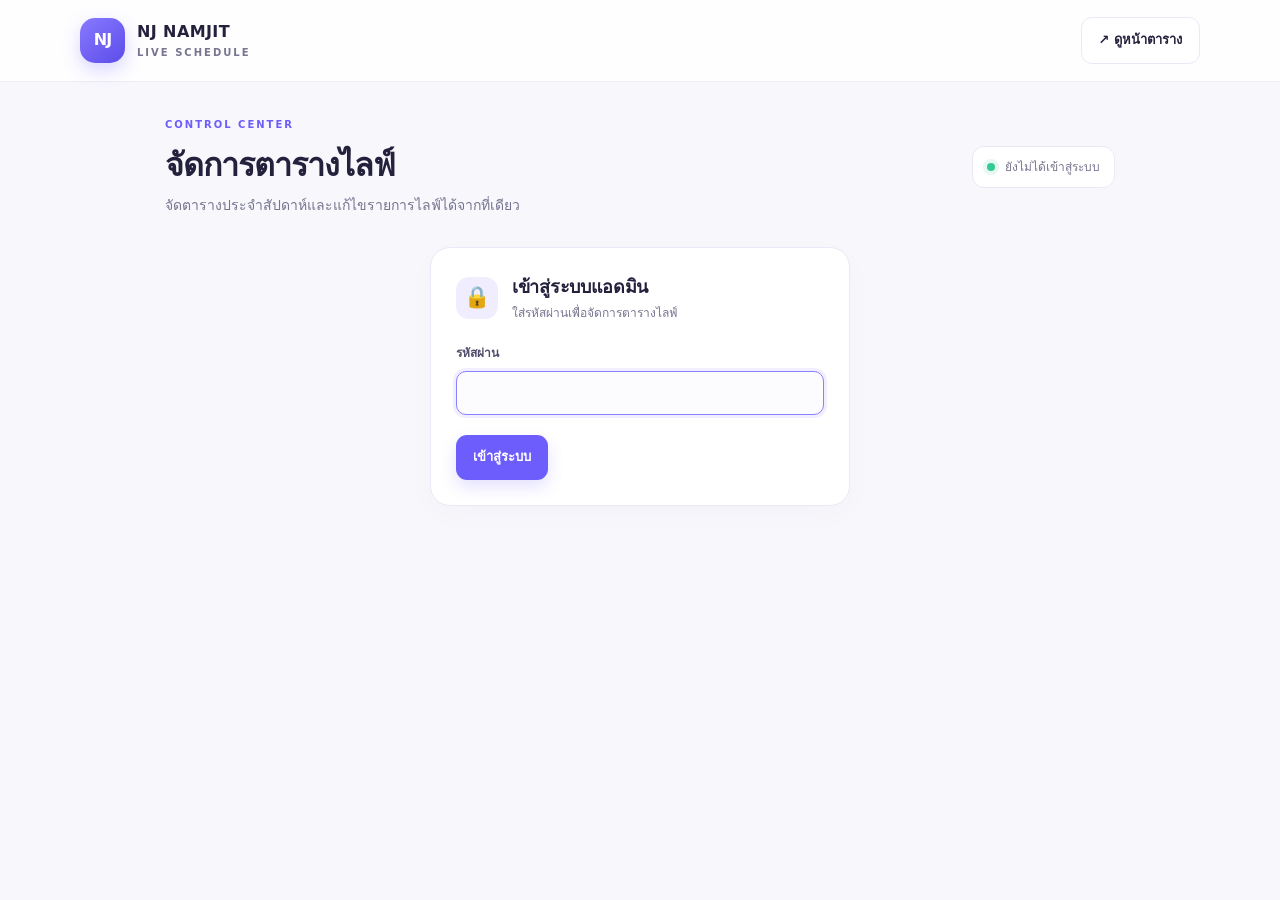
==== admin.html @ 4a186bb2 "Add files via upload" ====
<!DOCTYPE html>
<html lang="th">
<head>
  <meta charset="UTF-8">
  <meta name="viewport" content="width=device-width, initial-scale=1">
  <meta name="robots" content="noindex,nofollow">
  <meta name="theme-color" content="#6d5dfc">
  <title>จัดการตารางไลฟ์ | NJ NAMJIT</title>
  <link rel="stylesheet" href="styles.css">
</head>
<body class="admin-page">
  <header class="site-header">
    <a class="brand" href="index.html">
      <span class="brand-mark">NJ</span><span><strong>NJ NAMJIT</strong><small>LIVE SCHEDULE</small></span>
    </a>
    <div class="header-actions"><a class="button button-light header-link" href="index.html" target="_blank" rel="noopener">↗ ดูหน้าตาราง</a><button type="button" class="button button-light header-link" id="logout-button" hidden>ออกจากระบบ</button></div>
  </header>

  <main class="admin-wrap">
    <section class="admin-heading">
      <div><span class="eyebrow">CONTROL CENTER</span><h1>จัดการตารางไลฟ์</h1><p>จัดตารางประจำสัปดาห์และแก้ไขรายการไลฟ์ได้จากที่เดียว</p></div>
      <div class="admin-status"><span class="status-dot"></span> <span id="save-status">พร้อมจัดการ</span></div>
    </section>

    <div id="toast" class="toast" role="status" aria-live="polite" hidden></div>

    <section id="login-view" class="admin-panel login-panel" hidden>
      <div class="panel-heading"><div class="panel-icon">🔒</div><div><h2>เข้าสู่ระบบแอดมิน</h2><p>ใส่รหัสผ่านเพื่อจัดการตารางไลฟ์</p></div></div>
      <form id="login-form">
        <label>รหัสผ่าน<input type="password" id="password" autocomplete="current-password" required autofocus></label>
        <div class="form-actions"><button type="submit" class="button button-primary" id="login-button">เข้าสู่ระบบ</button></div>
      </form>
    </section>

    <div id="dashboard" hidden>

    <section class="admin-panel">
      <div class="panel-heading"><div class="panel-icon">▦</div><div><h2>ข้อมูลประจำสัปดาห์</h2><p>ข้อมูลนี้จะแสดงบนหน้าตารางไลฟ์</p></div></div>
      <div class="week-form">
        <label>สัปดาห์ที่<input type="number" id="week" min="1" step="1" placeholder="เช่น 12"></label>
        <label>วันเริ่มต้น<input type="date" id="start-date"></label>
        <label>วันสิ้นสุด<input type="date" id="end-date"></label>
      </div>
      <div class="form-actions"><button type="button" class="button button-light" id="next-week">⟳ เริ่มสัปดาห์ถัดไป</button><span class="form-hint">เลื่อนสัปดาห์และวันที่ไป 7 วัน โดยคงรายการเดิมไว้ให้แก้ต่อ</span></div>
    </section>

    <section class="admin-panel">
      <div class="panel-heading"><div class="panel-icon">✦</div><div><h2 id="form-heading">เพิ่มรายการไลฟ์</h2><p>กรอกรายละเอียดให้ครบ แล้วกดเพิ่มรายการ</p></div></div>
      <form id="schedule-form">
        <div class="form-grid">
          <label>วันไลฟ์<select id="day" required>
            <option value="จันทร์">วันจันทร์</option><option value="อังคาร">วันอังคาร</option><option value="พุธ">วันพุธ</option><option value="พฤหัสบดี">วันพฤหัสบดี</option><option value="ศุกร์">วันศุกร์</option><option value="เสาร์">วันเสาร์</option><option value="อาทิตย์">วันอาทิตย์</option>
          </select></label>
          <label>เวลา<input type="time" id="time" required></label>
          <label class="span-2">รายละเอียดไลฟ์<input type="text" id="details" maxlength="160" placeholder="เช่น เล่นเกม / พูดคุยกับทุกคน" required></label>
          <label class="span-2">ประเภทไลฟ์ (ไม่บังคับ)<input type="text" id="type" list="recent-types" maxlength="80" placeholder="เช่น Gaming, Talk"></label>
          <datalist id="recent-types"></datalist>
        </div>
        <div class="form-actions">
          <button type="submit" class="button button-primary" id="submit-button">＋ เพิ่มรายการ</button>
          <button type="button" class="button button-secondary" id="cancel-edit" hidden>ยกเลิกแก้ไข</button>
          <span class="form-hint">เพิ่มแล้วอย่าลืมกด “บันทึกการเปลี่ยนแปลง”</span>
        </div>
      </form>
    </section>

    <section class="admin-panel">
      <div class="list-heading">
        <div class="panel-heading no-margin"><div class="panel-icon">☷</div><div><h2>รายการไลฟ์ทั้งหมด</h2><p>ตรวจสอบ แก้ไข หรือลบรายการที่มีอยู่</p></div></div>
        <span class="count-badge"><strong id="item-count">0</strong> รายการ</span>
      </div>
      <div id="admin-empty" class="admin-empty"><span>✧</span><h3>ยังไม่มีรายการไลฟ์</h3><p>ใช้แบบฟอร์มด้านบนเพื่อเพิ่มรายการแรกของคุณ</p></div>
      <div class="table-scroll" id="table-wrap" hidden>
        <table class="admin-table">
          <thead><tr><th>วัน / เวลา</th><th>รายละเอียด</th><th>ประเภท</th><th>จัดการ</th></tr></thead>
          <tbody id="schedule-list"></tbody>
        </table>
      </div>
      <div class="save-bar">
        <p>เมื่อแก้ไขเสร็จ ให้บันทึกเพื่ออัปเดตหน้าตารางสาธารณะ</p>
        <button type="button" class="button button-primary save-button" id="save-button">บันทึกการเปลี่ยนแปลง <span>→</span></button>
      </div>
      <p class="form-hint shortcut-hint">ทางลัด: กด Ctrl + S (Mac: ⌘ + S) เพื่อบันทึกได้ทันที</p>
    </section>
    <p class="admin-footnote">ข้อมูลทั้งหมดถูกเก็บใน Google Sheet และแก้ไขได้ที่นั่นโดยตรงด้วย</p>
    </div>
  </main>
  <script src="config.js"></script>
  <script src="admin-script.js"></script>
</body>
</html>
---- styles.css ----
:root {
  --ink:#24213d; --muted:#77758f; --purple:#6d5dfc; --purple-dark:#5141e7;
  --lavender:#f0edff; --line:#ebe9f5; --surface:#fff; --bg:#f7f7fc;
  --green:#159a72; --red:#d94d68; --shadow:0 18px 55px rgba(47,38,105,.08);
}
*{box-sizing:border-box}
html{scroll-behavior:smooth}
body{margin:0;font-family:system-ui,-apple-system,"Segoe UI",Tahoma,sans-serif;color:var(--ink);background:var(--bg);line-height:1.55}
a{color:inherit;text-decoration:none}
button,input,select{font:inherit}
button{cursor:pointer}
[hidden]{display:none!important}
.site-header{height:82px;padding:0 max(24px,calc((100vw - 1120px)/2));display:flex;align-items:center;justify-content:space-between;background:rgba(255,255,255,.92);border-bottom:1px solid rgba(235,233,245,.8);position:relative;z-index:2}
.brand{display:inline-flex;align-items:center;gap:12px}
.brand-mark{width:45px;height:45px;display:grid;place-items:center;border-radius:15px;color:#fff;font-weight:850;letter-spacing:-1px;background:linear-gradient(140deg,#887aff,#5c4ce9);box-shadow:0 7px 18px #6d5dfc40}
.brand strong,.brand small{display:block}
.brand strong{font-size:16px;letter-spacing:.4px}
.brand small{font-size:10px;letter-spacing:2px;color:var(--muted);font-weight:700}
.live-pill{display:inline-flex;align-items:center;gap:9px;background:#f2efff;color:var(--purple-dark);font-size:11px;letter-spacing:1.1px;font-weight:800;border-radius:100px;padding:10px 14px}
.pulse,.status-dot{width:8px;height:8px;border-radius:50%;background:#36c995;box-shadow:0 0 0 4px #36c99520}
.page-wrap,.admin-wrap{width:min(100% - 40px,1050px);margin:0 auto}
.hero{position:relative;overflow:hidden;margin:38px 0 24px;padding:48px 52px;border-radius:28px;color:white;background:linear-gradient(115deg,#29204d 0%,#5141b7 55%,#8877ff 100%);box-shadow:0 22px 45px #5141b72b}
.hero:after{content:"";position:absolute;width:330px;height:330px;border:1px solid #ffffff25;border-radius:50%;right:-60px;top:-160px;box-shadow:0 0 0 35px #ffffff08,0 0 0 70px #ffffff08}
.eyebrow{font-size:10px;letter-spacing:2px;font-weight:850;color:var(--purple);display:block;margin-bottom:8px}
.hero .eyebrow{color:#c9c1ff}
.hero h1{font-size:clamp(30px,5vw,46px);letter-spacing:-1.4px;line-height:1.18;margin:0 0 12px}
.hero h1 span{color:#d9d3ff}
.hero p{margin:0;color:#e3e0ff;font-size:15px}
.hero-decoration{position:absolute;right:12%;top:23%;font-size:32px;color:#ffffffb0;display:flex;gap:26px;transform:rotate(-12deg)}
.hero-decoration span:nth-child(2){font-size:54px;margin-top:32px}
.week-card{display:flex;align-items:center;gap:18px;padding:23px 26px;background:#fff;border:1px solid var(--line);border-radius:20px;box-shadow:var(--shadow)}
.week-icon,.panel-icon{flex:0 0 48px;width:48px;height:48px;border-radius:16px;background:var(--lavender);color:var(--purple);display:grid;place-items:center;font-size:24px;font-weight:700}
.week-copy{flex:1;min-width:0}
.muted-label{font-size:12px;color:var(--muted)}
.week-copy h2{font-size:21px;margin:1px 0 0;letter-spacing:-.4px}
.week-copy p{font-size:13px;color:var(--muted);margin:2px 0 0}
.week-count{padding-left:26px;border-left:1px solid var(--line);display:flex;flex-direction:column;align-items:center;min-width:100px}
.week-count strong{font-size:27px;color:var(--purple);line-height:1.2}
.week-count span{font-size:11px;color:var(--muted);margin-top:4px}
.schedule-section{padding:38px 0 20px}
.section-heading{display:flex;align-items:end;justify-content:space-between;gap:16px;margin-bottom:19px}
.section-heading h2,.panel-heading h2{font-size:24px;letter-spacing:-.6px;margin:0}
.updated-note{font-size:12px;color:var(--muted);padding-bottom:5px}
.schedule-grid{display:grid;grid-template-columns:repeat(2,minmax(0,1fr));gap:16px}
.schedule-card{min-width:0;background:#fff;border:1px solid var(--line);border-radius:19px;padding:21px;box-shadow:0 7px 25px #30265e08;transition:transform .2s,box-shadow .2s}
.schedule-card:hover{transform:translateY(-3px);box-shadow:var(--shadow)}
.schedule-card-top{display:flex;justify-content:space-between;gap:10px;align-items:center}
.day-chip,.time-chip,.type-label{display:inline-flex;align-items:center;border-radius:9px;font-size:11px;font-weight:750;padding:7px 10px}
.day-chip{color:var(--purple-dark);background:var(--lavender)}
.time-chip{color:#4b4963;background:#f5f5fa}
.schedule-card h3{font-size:19px;line-height:1.4;margin:18px 0 16px;overflow-wrap:anywhere}
.card-footer{border-top:1px solid #f0eff7;padding-top:15px;display:flex;align-items:center;justify-content:space-between;gap:12px}
.type-label{background:#f5f4fa;color:#77738e;font-weight:650;overflow-wrap:anywhere}
.button{display:inline-flex;justify-content:center;align-items:center;gap:9px;border:0;border-radius:11px;padding:12px 17px;font-weight:750;font-size:13px;transition:transform .15s,background .15s;white-space:nowrap}
.button:hover{transform:translateY(-1px)}
.button-primary{background:var(--purple);color:white;box-shadow:0 7px 16px #6d5dfc30}
.button-primary:hover{background:var(--purple-dark)}
.button-secondary{background:#f1effb;color:#5c51a9}
.button-light{background:#fff;border:1px solid var(--line);color:var(--ink)}
.watch-button{padding:9px 12px;font-size:12px}
.is-disabled{opacity:.45;pointer-events:none}
.state-card{grid-column:1/-1;min-height:210px;border:1px dashed #dcd8f0;border-radius:20px;display:flex;flex-direction:column;align-items:center;justify-content:center;text-align:center;padding:28px;background:#fff}
.state-card p{margin:6px 0 0;color:var(--muted);font-size:13px}
.state-card h3{margin:7px 0 0}
.state-icon{width:42px;height:42px;display:grid;place-items:center;border-radius:14px;background:var(--lavender);color:var(--purple);font-size:24px;font-weight:800}
.error-state .state-icon{background:#fff0f2;color:var(--red)}
.error-state .button{margin-top:18px}
.loader{display:inline-block;width:24px;height:24px;border:3px solid #e5e1ff;border-top-color:var(--purple);border-radius:50%;animation:spin .7s linear infinite}
.loader.tiny{width:16px;height:16px;border-width:2px;border-color:#ffffff65;border-top-color:white}
@keyframes spin{to{transform:rotate(360deg)}}
.site-footer{display:flex;align-items:center;justify-content:center;gap:12px;padding:36px 0 28px;color:var(--muted);font-size:12px}
.small-mark{width:29px;height:29px;border-radius:9px;font-size:11px}
.site-footer p{margin:0}
.admin-page{background:#f7f7fc}
.admin-wrap{max-width:950px;padding-top:35px;padding-bottom:55px}
.admin-heading{display:flex;align-items:center;justify-content:space-between;gap:20px;margin-bottom:25px}
.admin-heading h1{font-size:32px;letter-spacing:-1px;margin:0}
.admin-heading p{color:var(--muted);font-size:14px;margin:5px 0 0}
.admin-status{display:flex;align-items:center;gap:10px;padding:11px 14px;border:1px solid var(--line);background:#fff;border-radius:12px;color:var(--muted);font-size:12px;white-space:nowrap}
.admin-panel{background:#fff;border:1px solid var(--line);border-radius:20px;padding:25px;margin-bottom:18px;box-shadow:0 8px 30px #30265e06}
.panel-heading{display:flex;align-items:center;gap:14px;margin-bottom:22px}
.panel-heading h2{font-size:18px;letter-spacing:-.3px}
.panel-heading p{margin:3px 0 0;color:var(--muted);font-size:12px}
.panel-icon{width:42px;height:42px;flex-basis:42px;border-radius:13px;font-size:21px}
.week-form,.form-grid{display:grid;grid-template-columns:repeat(3,minmax(0,1fr));gap:17px}
label{display:flex;flex-direction:column;gap:8px;color:#514e6c;font-size:12px;font-weight:750}
input,select{width:100%;min-width:0;border:1px solid #e4e2ef;border-radius:10px;background:#fcfcff;color:var(--ink);padding:12px 13px;outline:none;transition:border .15s,box-shadow .15s}
input:focus,select:focus{border-color:#8d80ff;box-shadow:0 0 0 3px #6d5dfc1a}
input::placeholder{color:#aaa8bb}
.form-grid{grid-template-columns:repeat(2,minmax(0,1fr))}
.span-2{grid-column:span 2}
.form-actions{display:flex;align-items:center;gap:12px;margin-top:20px;flex-wrap:wrap}
.form-hint{font-size:11px;color:var(--muted)}
.list-heading{display:flex;align-items:center;justify-content:space-between;gap:12px;margin-bottom:18px}
.no-margin{margin:0}
.count-badge{border-radius:9px;background:var(--lavender);color:var(--purple-dark);font-size:11px;padding:8px 11px;white-space:nowrap}
.count-badge strong{font-size:14px;margin-right:3px}
.admin-empty{text-align:center;padding:32px 10px;border:1px dashed #dedaf0;border-radius:14px;background:#fcfbff}
.admin-empty>span{display:block;font-size:27px;color:var(--purple)}
.admin-empty h3{font-size:15px;margin:8px 0 4px}
.admin-empty p{font-size:12px;color:var(--muted);margin:0}
.table-scroll{overflow-x:auto;border:1px solid var(--line);border-radius:13px}
.admin-table{border-collapse:collapse;width:100%;font-size:12px;text-align:left;min-width:650px}
.admin-table th{background:#f8f7fd;color:#77738e;font-size:10px;letter-spacing:.5px;text-transform:uppercase;font-weight:800}
.admin-table th,.admin-table td{padding:14px 13px;border-bottom:1px solid #f0eff7;vertical-align:middle}
.admin-table tbody tr:last-child td{border-bottom:0}
.admin-table tbody tr:hover{background:#fcfbff}
.table-sub{display:block;color:var(--muted);font-size:11px;margin-top:3px}
.details-cell{font-weight:700;max-width:230px;overflow-wrap:anywhere}
.table-link{color:var(--purple-dark);font-weight:750;white-space:nowrap}
.row-actions{display:flex;gap:6px}
.icon-button{border:0;border-radius:8px;padding:8px 10px;font-size:11px;font-weight:750}
.edit-action{background:#f0edff;color:var(--purple-dark)}
.delete-action{background:#fff0f2;color:var(--red)}
.muted{color:#aaa8bb}
.save-bar{display:flex;align-items:center;justify-content:space-between;gap:18px;margin-top:22px;padding-top:20px;border-top:1px solid var(--line)}
.save-bar p{font-size:12px;color:var(--muted);margin:0}
.save-button{padding:13px 18px}
.save-button:disabled{opacity:.65;cursor:wait;transform:none}
.admin-footnote{text-align:center;color:#9290a5;font-size:11px;margin:25px 0 0}
.toast{position:sticky;top:12px;z-index:5;margin:0 0 18px;padding:13px 16px;border-radius:12px;background:#e9faf4;color:#087653;border:1px solid #c9f0e2;font-size:13px;font-weight:700;box-shadow:var(--shadow)}
.toast.error{background:#fff0f2;color:#b72f4b;border-color:#ffd7df}
@media(max-width:680px){
 .site-header{height:70px;padding:0 18px}.brand-mark{width:39px;height:39px;border-radius:13px}.brand strong{font-size:14px}.brand small{font-size:9px}
 .live-pill{font-size:9px;padding:8px 10px}.page-wrap,.admin-wrap{width:calc(100% - 28px)}
 .hero{margin-top:20px;padding:32px 24px;border-radius:22px}.hero-decoration{right:5%;top:18%;opacity:.55}.hero-decoration span:first-child{display:none}
 .hero p{max-width:260px;font-size:13px}.week-card{padding:17px;gap:12px}.week-icon{flex-basis:40px;width:40px;height:40px;border-radius:13px;font-size:20px}
 .week-copy h2{font-size:17px}.week-copy p{font-size:11px}.week-count{padding-left:13px;min-width:67px}.week-count strong{font-size:23px}.week-count span{font-size:9px}
 .schedule-section{padding-top:30px}.section-heading{align-items:start;flex-direction:column;gap:3px}.section-heading h2{font-size:22px}.updated-note{padding:0}
 .schedule-grid{grid-template-columns:1fr;gap:12px}.schedule-card{padding:18px}.schedule-card h3{font-size:17px;margin:14px 0}
 .site-footer{padding-top:26px;text-align:center}
 .admin-wrap{padding-top:25px}.admin-heading{align-items:flex-start;flex-direction:column;gap:13px}.admin-heading h1{font-size:27px}.admin-heading p{font-size:12px}
 .admin-panel{padding:18px;border-radius:16px}.week-form{grid-template-columns:1fr 1fr;gap:13px}.week-form label:first-child{grid-column:span 2}
 .form-grid{grid-template-columns:1fr;gap:14px}.span-2{grid-column:auto}.form-actions{align-items:stretch;flex-direction:column}.form-actions .button{width:100%}.form-hint{text-align:center}
 .list-heading{align-items:flex-start}.panel-heading h2{font-size:16px}.panel-heading p{font-size:11px}
 .save-bar{align-items:stretch;flex-direction:column}.save-bar p{text-align:center}.save-button{width:100%}
 .header-link{font-size:11px;padding:10px}
}
@media(prefers-reduced-motion:reduce){*,*::before,*::after{scroll-behavior:auto!important;animation:none!important;transition:none!important}}

.day-filter{display:flex;gap:8px;overflow-x:auto;padding:2px 2px 16px;margin-bottom:2px;scrollbar-width:none}
.day-filter::-webkit-scrollbar{display:none}
.chip-filter{flex:0 0 auto;border:1px solid var(--line);background:#fff;color:#5c5878;border-radius:100px;padding:9px 15px;font-size:13px;font-weight:700;transition:background .15s,color .15s,border-color .15s}
.chip-filter:hover{border-color:#b9b0ff}
.chip-filter.active{background:var(--purple);border-color:var(--purple);color:#fff}
.schedule-card.is-today{border-color:#b9b0ff;box-shadow:0 0 0 3px #6d5dfc14,var(--shadow)}
.today-badge{margin-left:auto;margin-right:6px;font-size:11px;font-weight:800;color:#087653;background:#e4f8f0;border-radius:100px;padding:6px 10px}
.schedule-card-top .today-badge+.time-chip{margin-left:0}
.time-chip{font-variant-numeric:tabular-nums}
.watch-button:focus-visible,.chip-filter:focus-visible,.button:focus-visible,.icon-button:focus-visible{outline:3px solid #6d5dfc66;outline-offset:2px}
.dup-action{background:#f1f1f6;color:#5c5878}
.row-actions{flex-wrap:wrap}
.shortcut-hint{text-align:right;margin:12px 0 0}
.save-bar{position:sticky;bottom:0;background:linear-gradient(#fff0,#fff 22%);padding-bottom:4px}
@media(max-width:680px){.shortcut-hint{display:none}.today-badge{margin-left:0}}

.header-actions{display:flex;gap:10px;align-items:center}
.login-panel{max-width:420px;margin:30px auto}
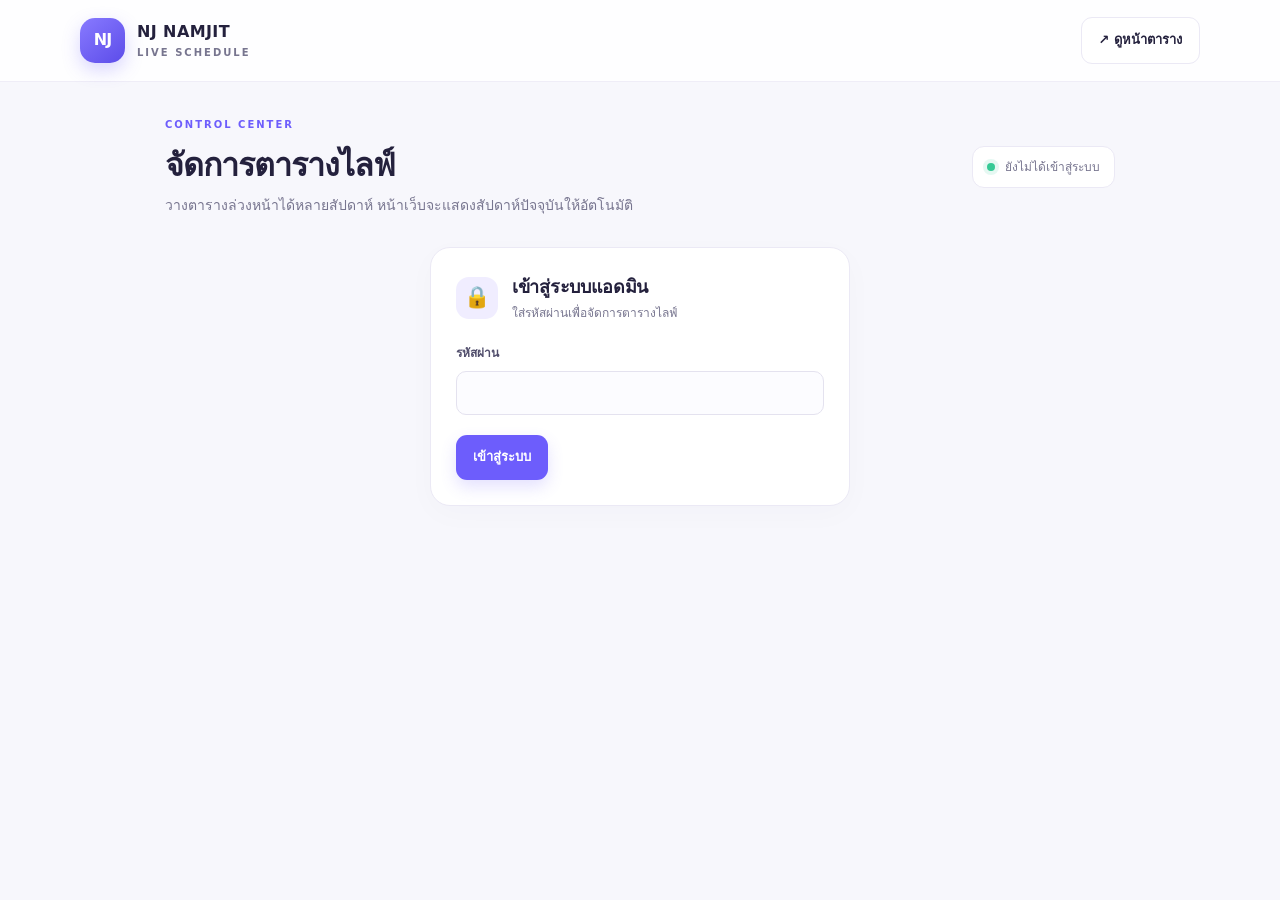
==== commit 1b954bf7: "Add files via upload" ====
--- a/admin.html
+++ b/admin.html
@@ -18,7 +18,7 @@
 
   <main class="admin-wrap">
     <section class="admin-heading">
-      <div><span class="eyebrow">CONTROL CENTER</span><h1>จัดการตารางไลฟ์</h1><p>จัดตารางประจำสัปดาห์และแก้ไขรายการไลฟ์ได้จากที่เดียว</p></div>
+      <div><span class="eyebrow">CONTROL CENTER</span><h1>จัดการตารางไลฟ์</h1><p>วางตารางล่วงหน้าได้หลายสัปดาห์ หน้าเว็บจะแสดงสัปดาห์ปัจจุบันให้อัตโนมัติ</p></div>
       <div class="admin-status"><span class="status-dot"></span> <span id="save-status">พร้อมจัดการ</span></div>
     </section>
 
@@ -33,56 +33,72 @@
     </section>
 
     <div id="dashboard" hidden>
-
-    <section class="admin-panel">
-      <div class="panel-heading"><div class="panel-icon">▦</div><div><h2>ข้อมูลประจำสัปดาห์</h2><p>ข้อมูลนี้จะแสดงบนหน้าตารางไลฟ์</p></div></div>
-      <div class="week-form">
-        <label>สัปดาห์ที่<input type="number" id="week" min="1" step="1" placeholder="เช่น 12"></label>
-        <label>วันเริ่มต้น<input type="date" id="start-date"></label>
-        <label>วันสิ้นสุด<input type="date" id="end-date"></label>
-      </div>
-      <div class="form-actions"><button type="button" class="button button-light" id="next-week">⟳ เริ่มสัปดาห์ถัดไป</button><span class="form-hint">เลื่อนสัปดาห์และวันที่ไป 7 วัน โดยคงรายการเดิมไว้ให้แก้ต่อ</span></div>
-    </section>
-
-    <section class="admin-panel">
-      <div class="panel-heading"><div class="panel-icon">✦</div><div><h2 id="form-heading">เพิ่มรายการไลฟ์</h2><p>กรอกรายละเอียดให้ครบ แล้วกดเพิ่มรายการ</p></div></div>
-      <form id="schedule-form">
-        <div class="form-grid">
-          <label>วันไลฟ์<select id="day" required>
-            <option value="จันทร์">วันจันทร์</option><option value="อังคาร">วันอังคาร</option><option value="พุธ">วันพุธ</option><option value="พฤหัสบดี">วันพฤหัสบดี</option><option value="ศุกร์">วันศุกร์</option><option value="เสาร์">วันเสาร์</option><option value="อาทิตย์">วันอาทิตย์</option>
-          </select></label>
-          <label>เวลา<input type="time" id="time" required></label>
-          <label class="span-2">รายละเอียดไลฟ์<input type="text" id="details" maxlength="160" placeholder="เช่น เล่นเกม / พูดคุยกับทุกคน" required></label>
-          <label class="span-2">ประเภทไลฟ์ (ไม่บังคับ)<input type="text" id="type" list="recent-types" maxlength="80" placeholder="เช่น Gaming, Talk"></label>
-          <datalist id="recent-types"></datalist>
+      <section class="admin-panel">
+        <div class="panel-heading"><div class="panel-icon">▦</div><div><h2>สัปดาห์</h2><p>เลือกสัปดาห์ที่จะแก้ไข หรือเพิ่มสัปดาห์ถัดไปเพื่อวางแผนล่วงหน้า</p></div></div>
+        <label>เลือกสัปดาห์<select id="week-select"></select></label>
+        <div class="week-form week-fields">
+          <label>สัปดาห์ที่<input type="number" id="week" min="1" step="1"></label>
+          <label>วันเริ่มต้น<input type="date" id="start-date"></label>
+          <label>วันสิ้นสุด<input type="date" id="end-date"></label>
         </div>
         <div class="form-actions">
-          <button type="submit" class="button button-primary" id="submit-button">＋ เพิ่มรายการ</button>
-          <button type="button" class="button button-secondary" id="cancel-edit" hidden>ยกเลิกแก้ไข</button>
-          <span class="form-hint">เพิ่มแล้วอย่าลืมกด “บันทึกการเปลี่ยนแปลง”</span>
+          <button type="button" class="button button-light" id="add-week">＋ เพิ่มสัปดาห์ถัดไป (ว่าง)</button>
+          <button type="button" class="button button-light" id="copy-week">⧉ เพิ่มพร้อมคัดลอกรายการ</button>
+          <button type="button" class="button button-light danger-text" id="del-week">ลบสัปดาห์นี้</button>
         </div>
-      </form>
-    </section>
+        <p class="form-hint week-hint">สัปดาห์ใหม่จะต่อจากสัปดาห์ล่าสุดโดยเลื่อนวันที่ไป 7 วัน ส่วน “คัดลอกรายการ” จะนำรายการของสัปดาห์ที่เลือกอยู่ไปใส่ให้</p>
+      </section>
 
-    <section class="admin-panel">
-      <div class="list-heading">
-        <div class="panel-heading no-margin"><div class="panel-icon">☷</div><div><h2>รายการไลฟ์ทั้งหมด</h2><p>ตรวจสอบ แก้ไข หรือลบรายการที่มีอยู่</p></div></div>
-        <span class="count-badge"><strong id="item-count">0</strong> รายการ</span>
-      </div>
-      <div id="admin-empty" class="admin-empty"><span>✧</span><h3>ยังไม่มีรายการไลฟ์</h3><p>ใช้แบบฟอร์มด้านบนเพื่อเพิ่มรายการแรกของคุณ</p></div>
-      <div class="table-scroll" id="table-wrap" hidden>
-        <table class="admin-table">
-          <thead><tr><th>วัน / เวลา</th><th>รายละเอียด</th><th>ประเภท</th><th>จัดการ</th></tr></thead>
-          <tbody id="schedule-list"></tbody>
-        </table>
-      </div>
-      <div class="save-bar">
-        <p>เมื่อแก้ไขเสร็จ ให้บันทึกเพื่ออัปเดตหน้าตารางสาธารณะ</p>
-        <button type="button" class="button button-primary save-button" id="save-button">บันทึกการเปลี่ยนแปลง <span>→</span></button>
-      </div>
-      <p class="form-hint shortcut-hint">ทางลัด: กด Ctrl + S (Mac: ⌘ + S) เพื่อบันทึกได้ทันที</p>
-    </section>
-    <p class="admin-footnote">ข้อมูลทั้งหมดถูกเก็บใน Google Sheet และแก้ไขได้ที่นั่นโดยตรงด้วย</p>
+      <section class="admin-panel">
+        <div class="panel-heading"><div class="panel-icon">✦</div><div><h2 id="form-heading">เพิ่มรายการไลฟ์</h2><p>รายการจะเพิ่มในสัปดาห์ที่เลือกด้านบน</p></div></div>
+        <form id="schedule-form">
+          <div class="form-grid">
+            <label>วันไลฟ์<select id="day" required>
+              <option value="จันทร์">วันจันทร์</option><option value="อังคาร">วันอังคาร</option><option value="พุธ">วันพุธ</option><option value="พฤหัสบดี">วันพฤหัสบดี</option><option value="ศุกร์">วันศุกร์</option><option value="เสาร์">วันเสาร์</option><option value="อาทิตย์">วันอาทิตย์</option>
+            </select></label>
+            <label>เวลา<input type="time" id="time" required></label>
+            <label class="span-2">รายละเอียดไลฟ์<input type="text" id="details" maxlength="160" placeholder="เช่น เล่นเกม / พูดคุยกับทุกคน" required></label>
+            <label class="span-2">ประเภทไลฟ์ (ไม่บังคับ)<input type="text" id="type" maxlength="80" placeholder="เช่น Gaming, Talk" list="recent-types"></label>
+            <datalist id="recent-types"></datalist>
+            <div class="span-2 image-field">
+              <span class="field-label">รูปประกอบ (ไม่บังคับ) เช่น รูปปกเกม จะแสดงท้ายรายละเอียด</span>
+              <div class="image-row">
+                <div class="image-preview" id="image-preview">ไม่มีรูป</div>
+                <div class="image-buttons">
+                  <label class="button button-light file-button">เลือกรูป<input type="file" id="image-file" accept="image/*" hidden></label>
+                  <button type="button" class="button button-secondary" id="image-clear" hidden>ลบรูป</button>
+                </div>
+              </div>
+              <span class="form-hint">ระบบย่อรูปให้อัตโนมัติ (รูปที่มีพื้นหลังโปร่งใสแบบ PNG ใช้ได้)</span>
+            </div>
+          </div>
+          <div class="form-actions">
+            <button type="submit" class="button button-primary" id="submit-button">＋ เพิ่มรายการ</button>
+            <button type="button" class="button button-secondary" id="cancel-edit" hidden>ยกเลิกแก้ไข</button>
+            <span class="form-hint">เพิ่มแล้วอย่าลืมกด “บันทึกการเปลี่ยนแปลง”</span>
+          </div>
+        </form>
+      </section>
+
+      <section class="admin-panel">
+        <div class="list-heading">
+          <div class="panel-heading no-margin"><div class="panel-icon">☷</div><div><h2>รายการไลฟ์ของสัปดาห์นี้</h2><p>ตรวจสอบ แก้ไข คัดลอก หรือลบรายการ</p></div></div>
+          <span class="count-badge"><strong id="item-count">0</strong> รายการ</span>
+        </div>
+        <div id="admin-empty" class="admin-empty"><span>✧</span><h3>สัปดาห์นี้ยังไม่มีรายการไลฟ์</h3><p>ใช้แบบฟอร์มด้านบนเพื่อเพิ่มรายการแรก</p></div>
+        <div class="table-scroll" id="table-wrap" hidden>
+          <table class="admin-table">
+            <thead><tr><th>วัน / เวลา</th><th>รายละเอียด</th><th>ประเภท</th><th>จัดการ</th></tr></thead>
+            <tbody id="schedule-list"></tbody>
+          </table>
+        </div>
+        <div class="save-bar">
+          <p>บันทึกครั้งเดียวได้ทุกสัปดาห์ที่แก้ไข (สัปดาห์ที่ยังไม่บันทึกมีเครื่องหมาย ● ในรายการเลือกสัปดาห์)</p>
+          <button type="button" class="button button-primary save-button" id="save-button">บันทึกการเปลี่ยนแปลง <span>→</span></button>
+        </div>
+        <p class="form-hint shortcut-hint">ทางลัด: กด Ctrl + S (Mac: ⌘ + S) เพื่อบันทึกได้ทันที</p>
+      </section>
+      <p class="admin-footnote">ข้อมูลทั้งหมดถูกเก็บใน Google Sheet และแก้ไขได้ที่นั่นโดยตรงด้วย</p>
     </div>
   </main>
   <script src="config.js"></script>
--- a/styles.css
+++ b/styles.css
@@ -156,3 +156,14 @@
 
 .header-actions{display:flex;gap:10px;align-items:center}
 .login-panel{max-width:420px;margin:30px auto}
+.week-fields{margin-top:16px}
+.week-hint{margin:12px 0 0}
+.danger-text{color:var(--red)}
+.field-label{font-size:12px;font-weight:750;color:#514e6c}
+.image-field{display:flex;flex-direction:column;gap:10px}
+.image-row{display:flex;align-items:center;gap:16px;flex-wrap:wrap}
+.image-preview{width:120px;height:84px;display:grid;place-items:center;border:1px dashed #cfcbe6;border-radius:12px;background:#fcfbff;color:#aaa8bb;font-size:12px;overflow:hidden}
+.image-preview img{max-width:100%;max-height:100%;object-fit:contain}
+.image-buttons{display:flex;gap:10px;flex-wrap:wrap}
+.file-button{flex-direction:row;cursor:pointer}
+.thumb{height:34px;width:auto;max-width:90px;object-fit:contain;border-radius:6px;vertical-align:middle;margin-left:10px;background:#f5f4fa}
